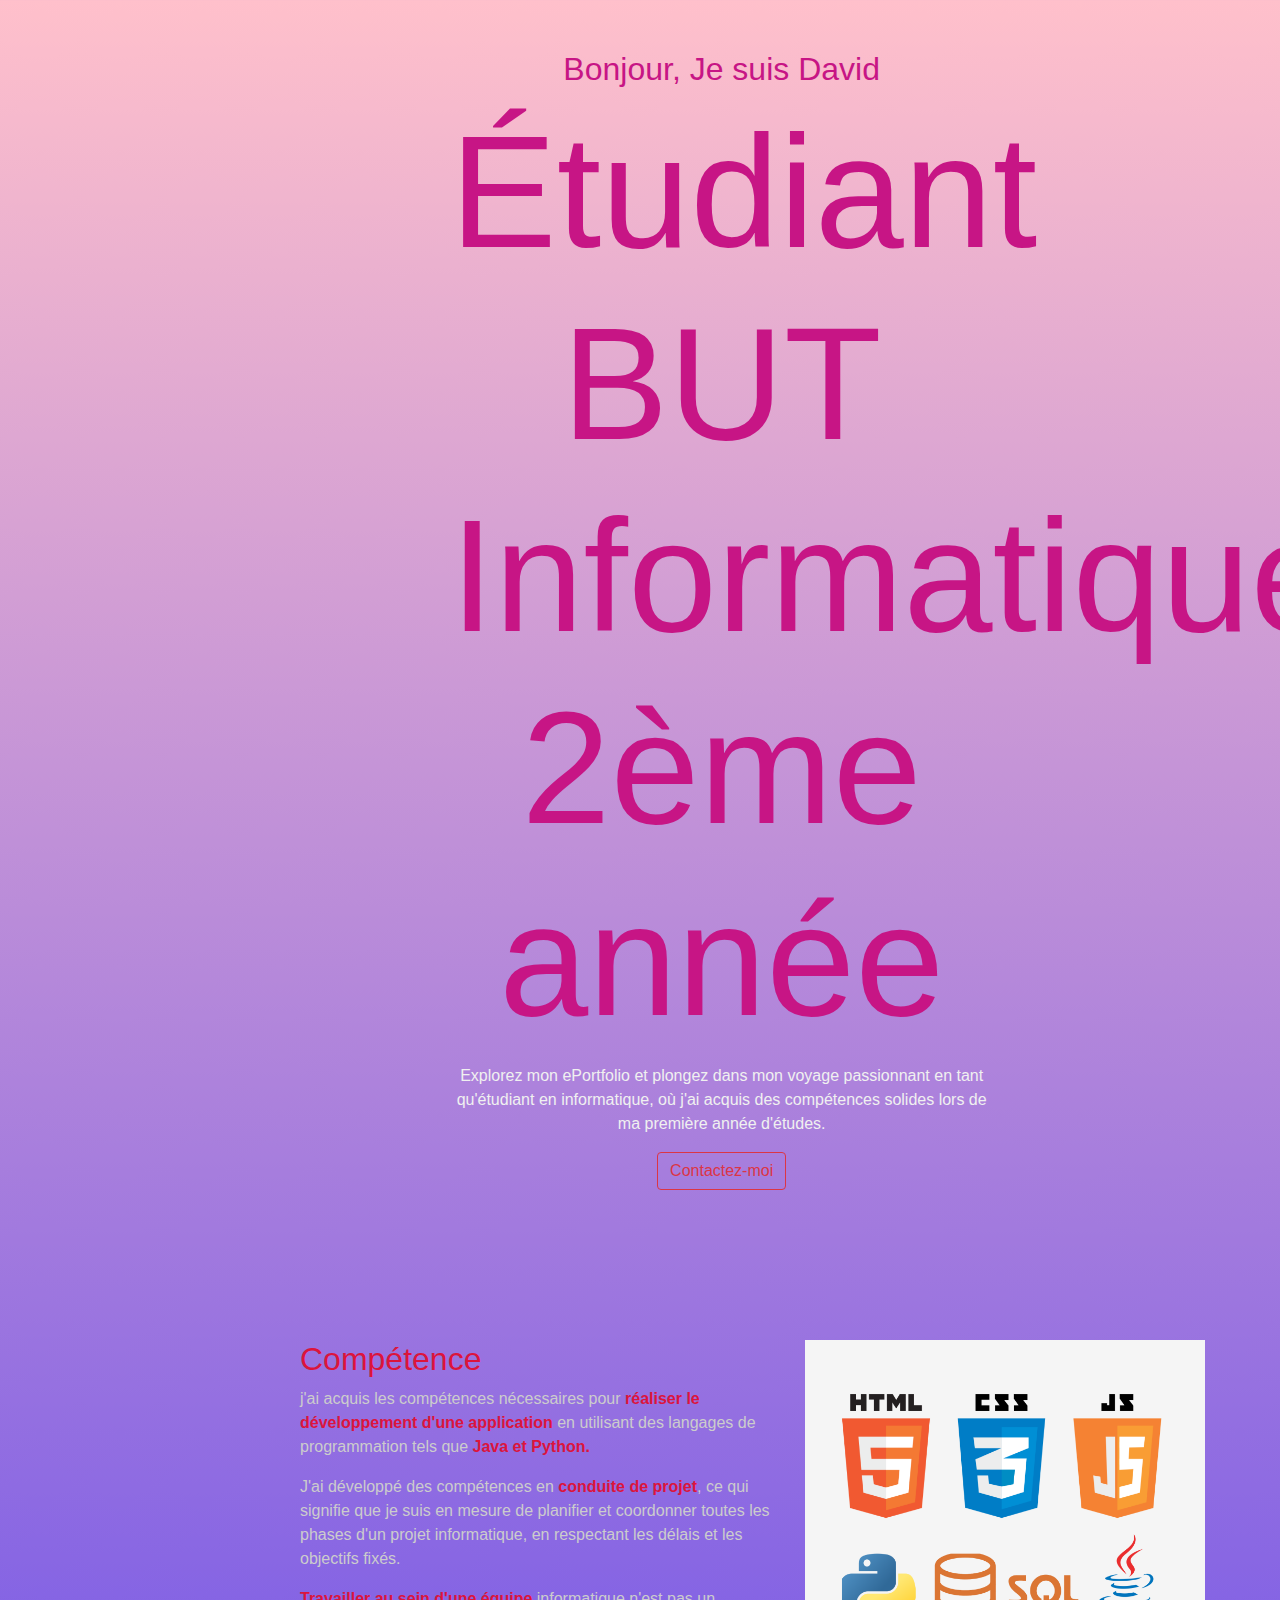
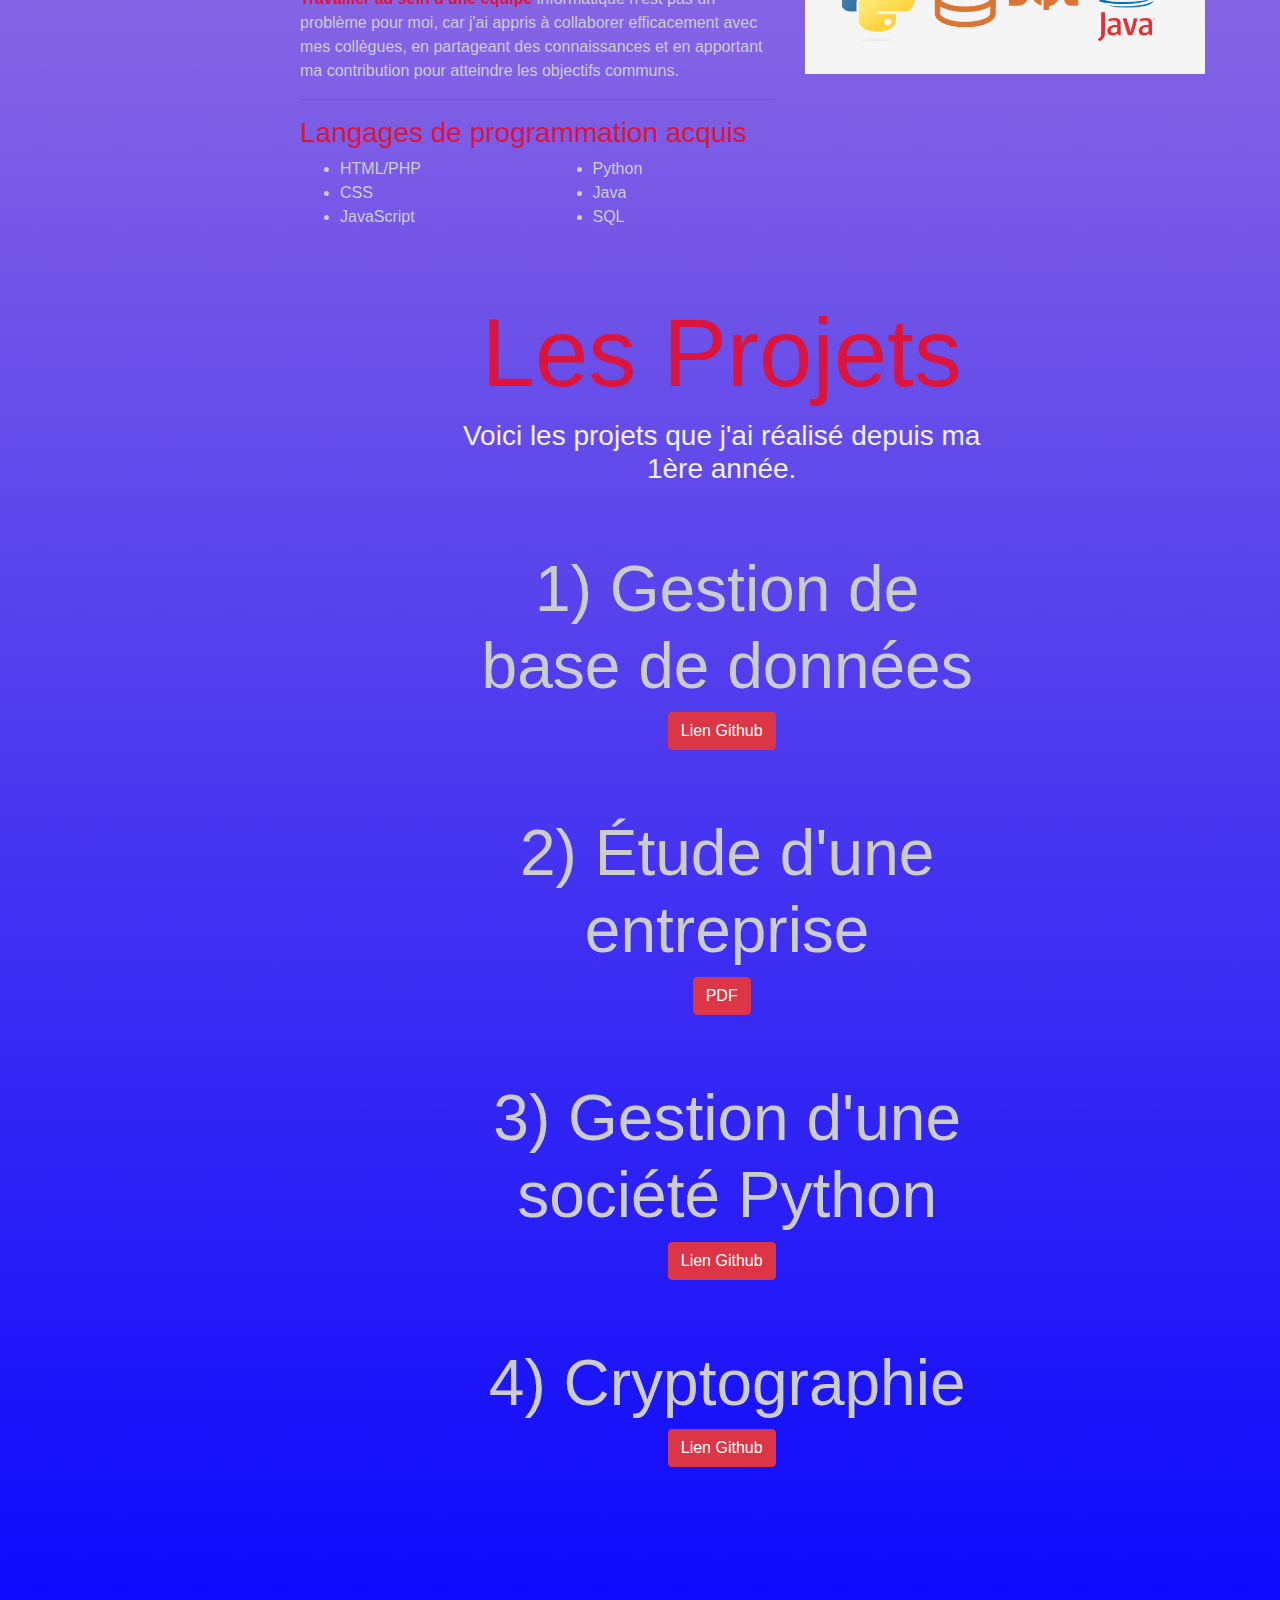
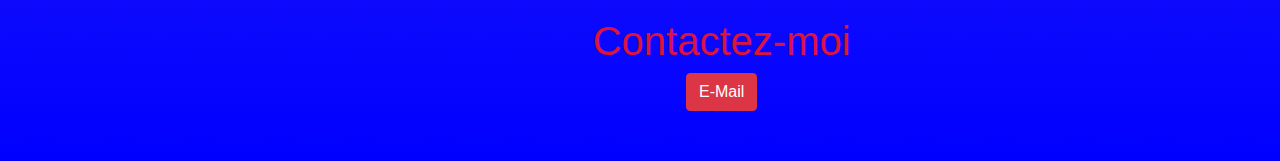
==== index.html @ 37a1d0e3 "modif projet et contacter moi" ====
<!DOCTYPE html>
<html lang="en">
<head>
    <meta charset="UTF-8">
    <meta name="viewport" content="width=device-width, initial-scale=1.0">
    <title>Portfolio</title>
    <link rel="stylesheet" href="Style.css">
    <!-- Ajout des liens vers les fichiers CSS de Bootstrap -->
    <link rel="stylesheet" href="https://stackpath.bootstrapcdn.com/bootstrap/4.5.2/css/bootstrap.min.css">
    <!--<link rel="icon" href="image/logo_site.png" type="image/x-icon">-->
    <!-- Ajout des liens vers les fichiers JavaScript de Bootstrap (optionnel, mais nécessaire pour certaines fonctionnalités) -->
    <script src="https://stackpath.bootstrapcdn.com/bootstrap/4.5.2/js/bootstrap.min.js"></script>
</head>
<body>
<main class="">
    <section id="presentation">
        <div class="row">
            <div class="col-md-8">
                <h2>Bonjour, Je suis David</h2>
                <h1>Étudiant BUT <br> Informatique 2ème année</h1>
                <p>Explorez mon ePortfolio et plongez dans mon voyage passionnant en tant qu'étudiant en informatique, où j'ai acquis des compétences solides lors de ma première année d'études.</p>
                <a class="btn btn-outline-danger" href="#contact">Contactez-moi</a>
            </div>
        </div>
    </section>
    <section id="competences">
        <div class="row">
            <div class="col-md-6">
                <h2>Compétence</h2>
                <p>j'ai acquis les compétences nécessaires pour <strong> réaliser le développement
                    d'une application </strong> en utilisant des langages de programmation tels que <strong> Java et Python.</strong>
                </p>
                <p>J'ai développé des compétences en <strong> conduite de projet</strong>, ce qui signifie que je
                    suis en mesure de planifier et coordonner toutes les phases d'un projet
                    informatique, en respectant les délais et les objectifs fixés.
                </p>
                <p><strong>Travailler au sein d'une équipe</strong> informatique n'est pas un problème pour
                    moi, car j'ai appris à collaborer efficacement avec mes collègues, en
                    partageant des connaissances et en apportant ma contribution pour
                    atteindre les objectifs communs.
                </p>
                <hr>
                <h3 class="">Langages de programmation acquis</h3>
                <div class="row">
                    <div class="col-md-6">
                        <ul class="langages">
                            <li>HTML/PHP</li>
                            <li>CSS</li>
                            <li>JavaScript</li>
                        </ul>
                    </div>
                    <div class="col-md-6">
                        <ul class="langages">
                            <li>Python</li>
                            <li>Java</li>
                            <li>SQL</li> 
                        </ul>
                    </div>
                </div>
            </div>
            <div class="col-md-6">
                <img src="image/comp.png" alt="" width="400px">
            </div>
        </div>
    </section>
    <section id="projets">
        <div class="row">
            <div class="col-md-8">
                <h1 class="hero__title">Les Projets</h1>
                <h3 class="hero__subtitle">Voici les projets que j'ai réalisé depuis ma 1ère année.</h3>
                <h2 class="about__title">1) Gestion de base de données</h2>
                <a class="btn btn-danger" target="_blank" href="https://github.com/AntoineDavid1/premier-projet2/tree/main/sae204">Lien Github</a>
                <h2 class="about__title">2) Étude d'une entreprise</h2>
                <a class="btn btn-danger" target="_blank" href="PDF/SAE_Eco.pdf">PDF</a>
                <h2 class="about__title">3) Gestion d'une société Python</h2>
                <a class="btn btn-danger" target="_blank" href="https://github.com/AntoineDavid1/premier-projet2/tree/main/SAE%20python">Lien Github</a>
                <h2 class="about__title">4) Cryptographie</h2>
                <a class="btn btn-danger" target="_blank" href="https://github.com/AntoineDavid1/premier-projet2/tree/main/RSA">Lien Github</a>
            </div>
        </div>
    </section>
    <section id="contact">
        <div class="row">
            <div class="col-md-8">
            <h1>Contactez-moi</h1>
            <a class="btn btn-danger" href="mailto:antoine.david110@gmail.com">E-Mail</a>
            </div>
        </div>
    </section>
</main>

<!-- Ajout des liens vers les fichiers JavaScript de Bootstrap (optionnel, mais nécessaire pour certaines fonctionnalités) -->
<script src="https://stackpath.bootstrapcdn.com/bootstrap/4.5.2/js/bootstrap.min.js"></script>
</body>
</html>
---- Style.css ----
body {
    background: linear-gradient(pink,blue); /* Dégradé de couleurs */
}

#presentation{
    text-align: center;
    margin-top: 50px;
    margin-left: 450px;
    margin-bottom: 150px;
}

#presentation h1{
    font-size: 10em;
    color: mediumvioletred;
}

#presentation h2{
    color: mediumvioletred;
}

#presentation p{
    color: #F0F0F0;
}

#competences{
    margin-left: 300px;
    margin-bottom: 50px;
}
#competences h2, h3{
    color: crimson;
}

#competences p,li{
    color: #CCCCCC;
}

#competences strong{
    color: crimson;
}

#projets{
    text-align: center;
    margin-top: 50px;
    margin-left: 450px;
    margin-bottom: 150px;
    justify-content: space-between;
}

#projets h1{
    font-size: 6em;
    color: crimson;
}
#projets h3{
    color: #F0F0F0;
}
#projets h2{
    font-size: 4em;
    color: #CCCCCC;
    margin-left: 11px;
    margin-top: 65px;
}
#contact{
    text-align: center;
    margin-top: 50px;
    margin-left: 450px;
    margin-bottom: 50px;
}

#contact h1{
    color: crimson;
}

@media only screen and (max-width: 600px) {

    #presentation{
    text-align: center;
    margin-top: 5px;
    margin-left: 0px;
    margin-bottom: 25px;
    }

    #presentation h1{
        font-size: 3em;
        
    }

    #competences{
        margin-left: 5px;
        margin-bottom: 0px;
    }

    #competences img{
        width: 350px;
        margin-left: 10px;
    }
    #projets{
        margin-top: 5px;
        margin-left: 0px;
        margin-bottom: 5px;
        justify-content: space-between;
    }

    #projets h1{
        font-size: 3em;
        color: crimson;
    }

    #projets h2{
        font-size: 1em;
        margin-left: 11px;
        margin-top: 10px;
    }
    #contact{
        margin-top: 10px;
        margin-left: 0px;
        margin-bottom: 5px;
    }
}
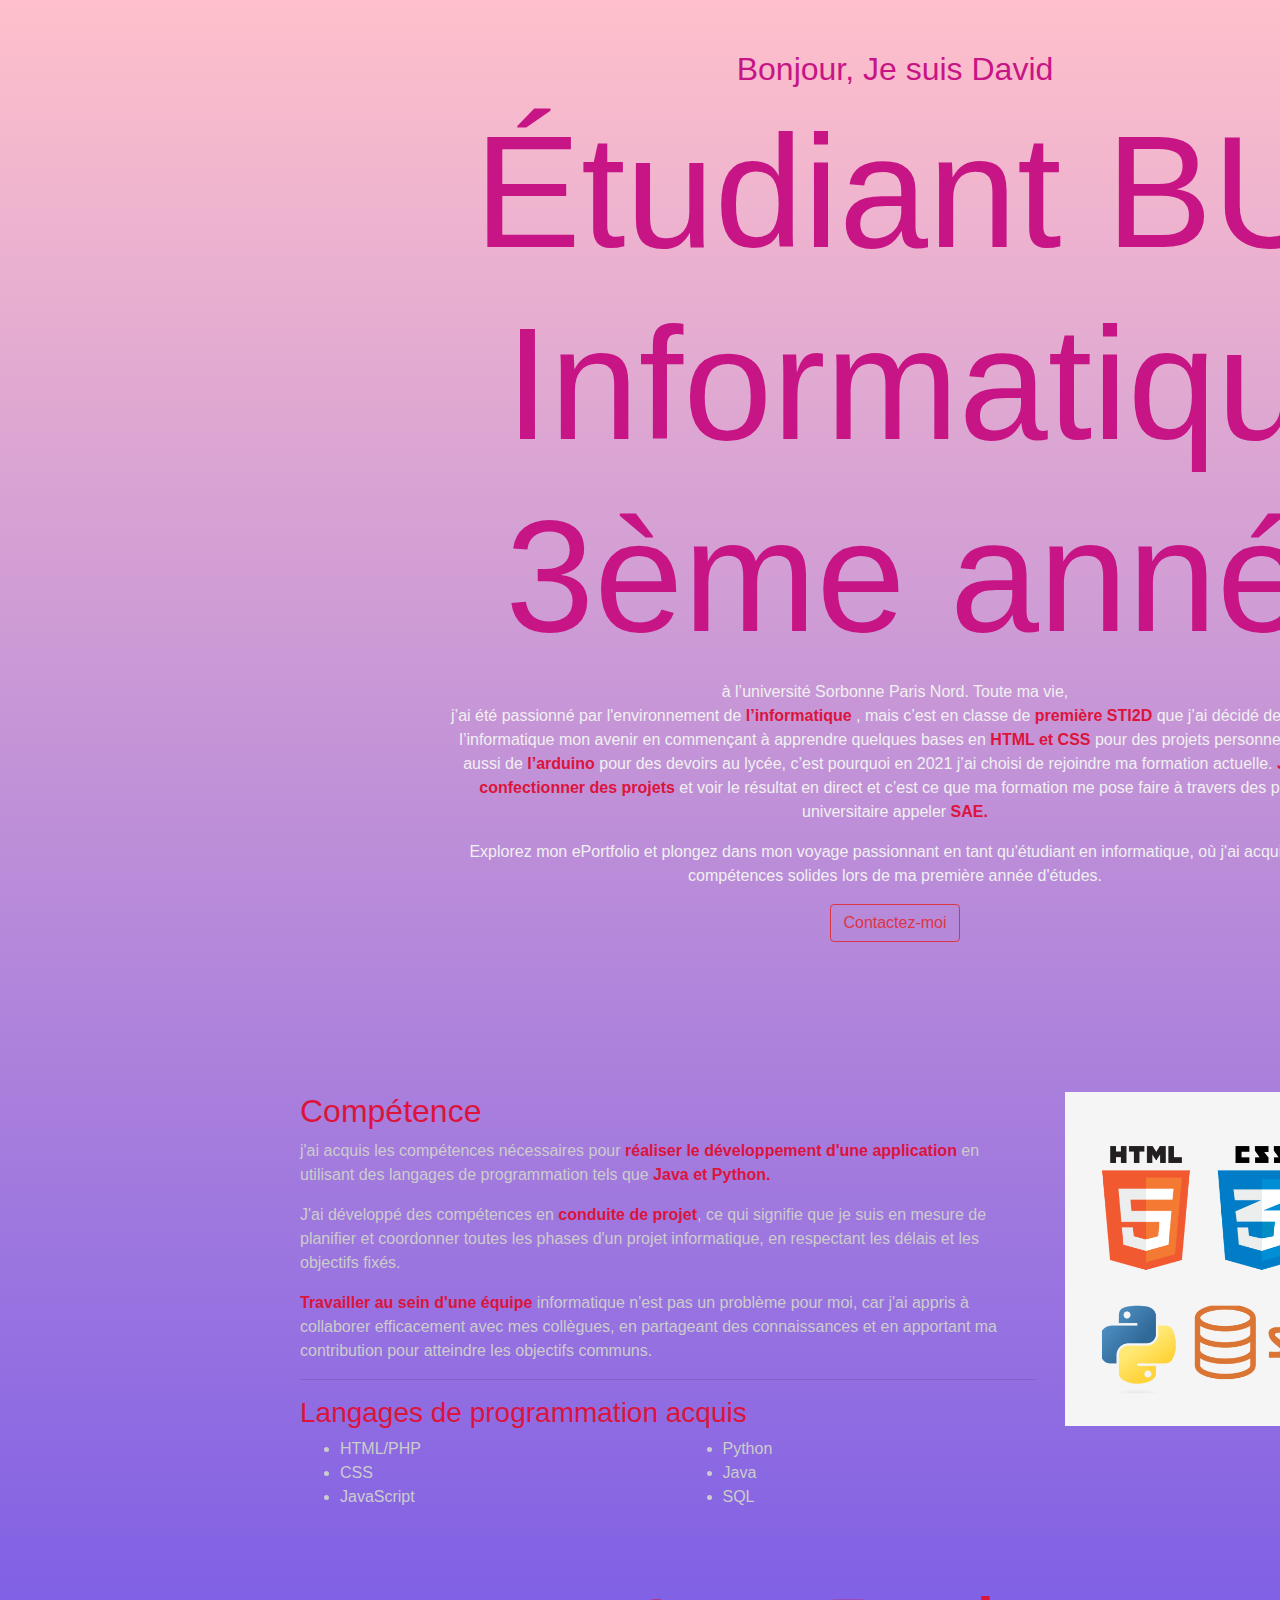
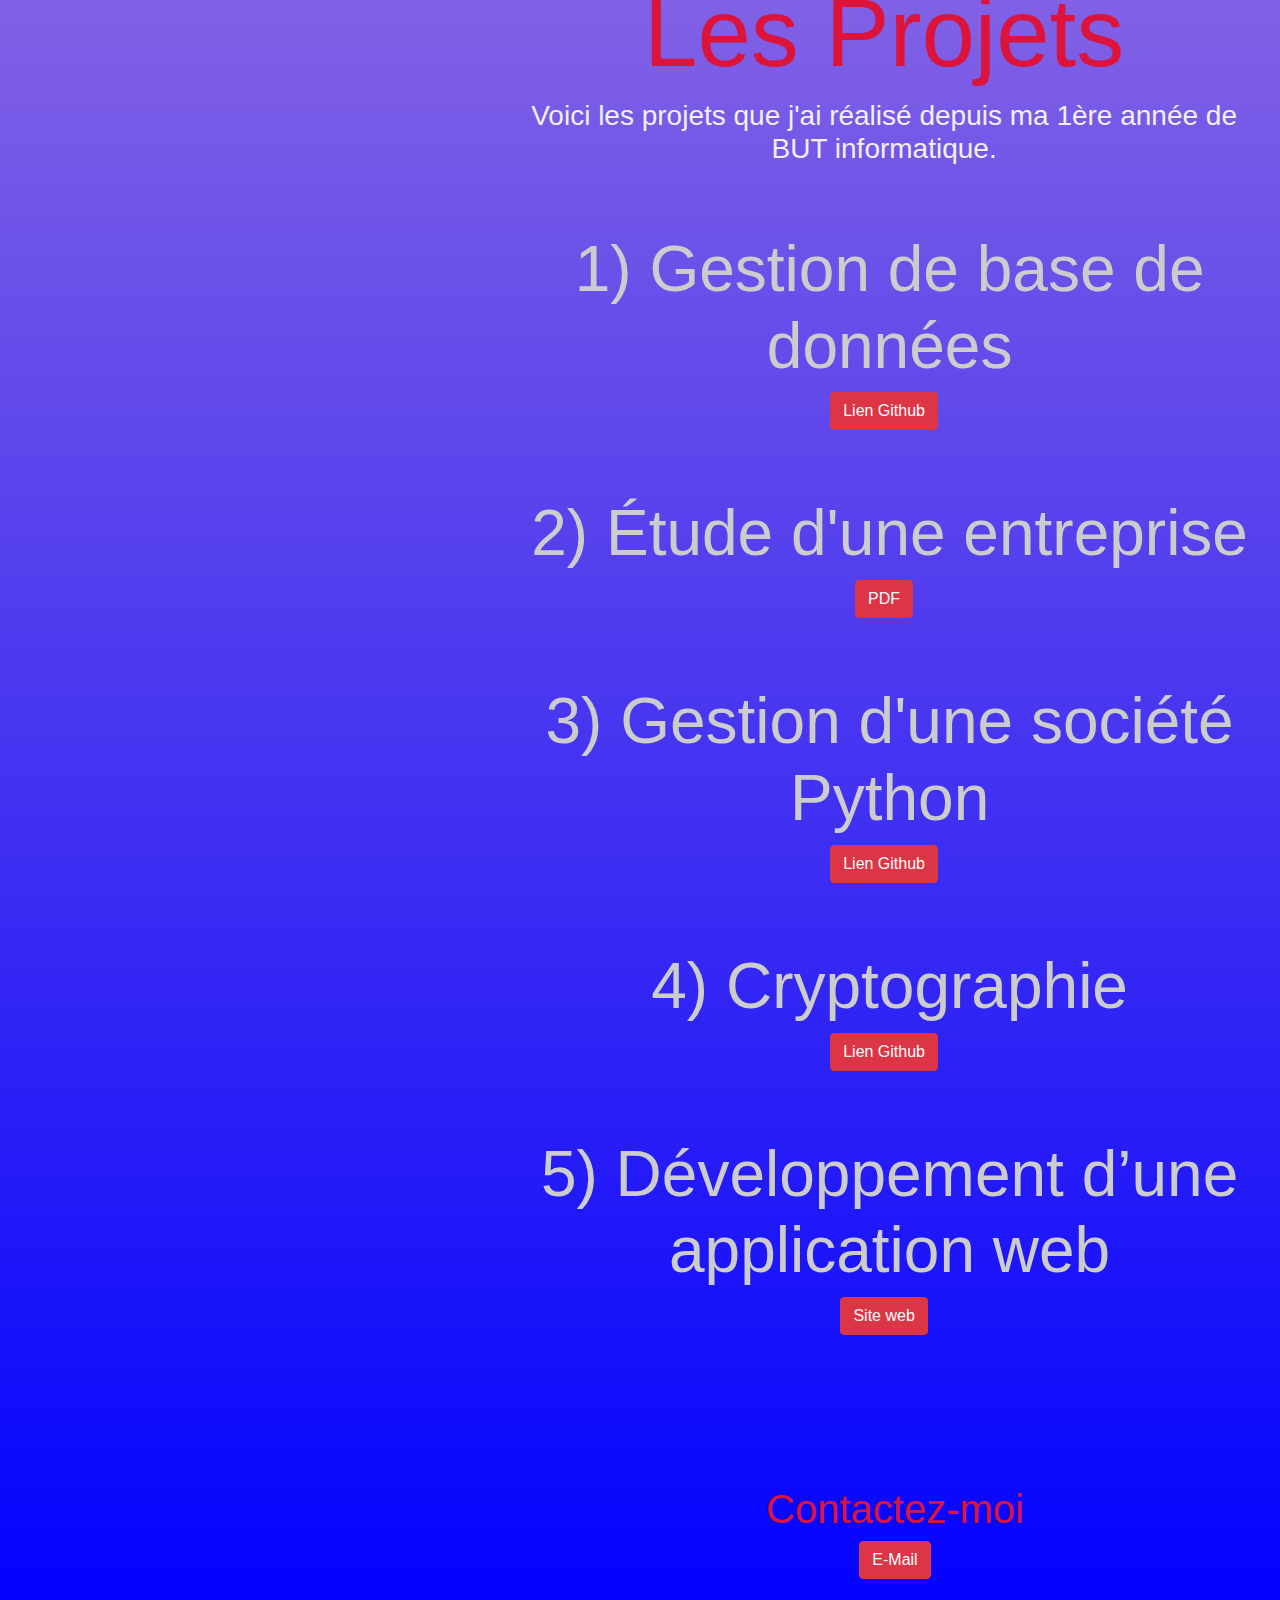
==== commit 1b4d3810: "Modification de la présentation et ajout de projet" ====
--- a/index.html
+++ b/index.html
@@ -17,7 +17,14 @@
         <div class="row">
             <div class="col-md-8">
                 <h2>Bonjour, Je suis David</h2>
-                <h1>Étudiant BUT <br> Informatique 2ème année</h1>
+                <h1>Étudiant BUT <br> Informatique 3ème année</h1>
+                <p>à l’université Sorbonne Paris Nord.
+                    Toute ma vie,<br> j’ai été passionné par l'environnement de <strong> l’informatique </strong>, 
+                    mais c’est en classe de <strong> première STI2D </strong> que j’ai décidé de faire de l’informatique mon avenir en commençant à apprendre quelques bases en <strong> HTML et CSS</strong> pour des projets personnels
+                    mais aussi de <strong> l’arduino </strong> pour des devoirs au lycée, 
+                    c’est pourquoi en 2021 j’ai choisi de rejoindre ma formation actuelle. 
+                    <strong> J’aime confectionner des projets </strong> et voir le résultat en direct et c’est ce que ma formation me pose faire à travers des projet universitaire appeler <strong> SAE.</strong></p>
+                    
                 <p>Explorez mon ePortfolio et plongez dans mon voyage passionnant en tant qu'étudiant en informatique, où j'ai acquis des compétences solides lors de ma première année d'études.</p>
                 <a class="btn btn-outline-danger" href="#contact">Contactez-moi</a>
             </div>
@@ -67,7 +74,7 @@
         <div class="row">
             <div class="col-md-8">
                 <h1 class="hero__title">Les Projets</h1>
-                <h3 class="hero__subtitle">Voici les projets que j'ai réalisé depuis ma 1ère année.</h3>
+                <h3 class="hero__subtitle">Voici les projets que j'ai réalisé depuis ma 1ère année de BUT informatique.</h3>
                 <h2 class="about__title">1) Gestion de base de données</h2>
                 <a class="btn btn-danger" target="_blank" href="https://github.com/AntoineDavid1/premier-projet2/tree/main/sae204">Lien Github</a>
                 <h2 class="about__title">2) Étude d'une entreprise</h2>
@@ -76,6 +83,8 @@
                 <a class="btn btn-danger" target="_blank" href="https://github.com/AntoineDavid1/premier-projet2/tree/main/SAE%20python">Lien Github</a>
                 <h2 class="about__title">4) Cryptographie</h2>
                 <a class="btn btn-danger" target="_blank" href="https://github.com/AntoineDavid1/premier-projet2/tree/main/RSA">Lien Github</a>
+                <h2 class="about__title">5) Développement d’une application web</h2>
+                <a class="btn btn-danger" target="_blank" href="https://jupyter.univ-paris13.fr/~12213097/">Site web</a>
             </div>
         </div>
     </section>
--- a/Style.css
+++ b/Style.css
@@ -1,5 +1,6 @@
 body {
     background: linear-gradient(pink,blue); /* Dégradé de couleurs */
+    width: 1800px;
 }
 
 #presentation{
@@ -12,6 +13,7 @@
 #presentation h1{
     font-size: 10em;
     color: mediumvioletred;
+    width: 1000px;
 }
 
 #presentation h2{
@@ -34,14 +36,15 @@
     color: #CCCCCC;
 }
 
-#competences strong{
+strong{
     color: crimson;
 }
 
 #projets{
     text-align: center;
     margin-top: 50px;
-    margin-left: 450px;
+    display: flex;
+    margin-left: 500px;
     margin-bottom: 150px;
     justify-content: space-between;
 }
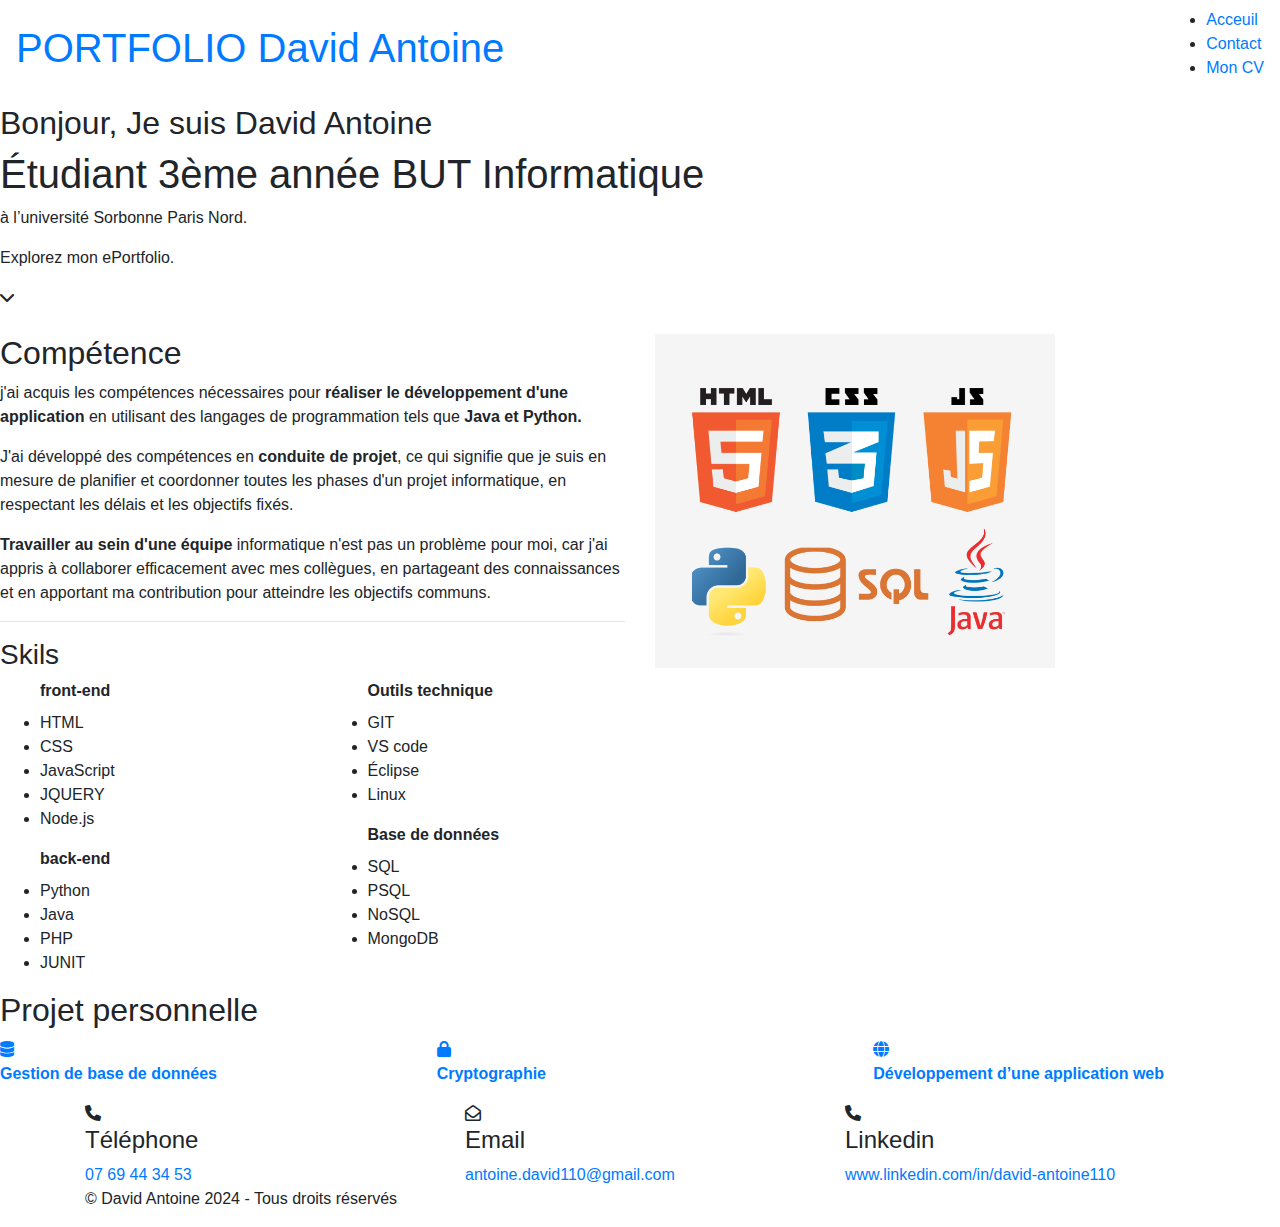
==== commit 5dd11599: "Changement de version de v1 à v2" ====
--- a/index.html
+++ b/index.html
@@ -3,37 +3,49 @@
 <head>
     <meta charset="UTF-8">
     <meta name="viewport" content="width=device-width, initial-scale=1.0">
-    <title>Portfolio</title>
-    <link rel="stylesheet" href="Style.css">
+    <link rel="stylesheet" href="https://cdnjs.cloudflare.com/ajax/libs/font-awesome/6.0.0-beta3/css/all.min.css">
     <!-- Ajout des liens vers les fichiers CSS de Bootstrap -->
     <link rel="stylesheet" href="https://stackpath.bootstrapcdn.com/bootstrap/4.5.2/css/bootstrap.min.css">
     <!--<link rel="icon" href="image/logo_site.png" type="image/x-icon">-->
     <!-- Ajout des liens vers les fichiers JavaScript de Bootstrap (optionnel, mais nécessaire pour certaines fonctionnalités) -->
     <script src="https://stackpath.bootstrapcdn.com/bootstrap/4.5.2/js/bootstrap.min.js"></script>
+    <link rel="stylesheet" href="style.css">
+    <title>Portfolio David</title>
 </head>
 <body>
-<main class="">
-    <section id="presentation">
-        <div class="row">
-            <div class="col-md-8">
-                <h2>Bonjour, Je suis David</h2>
-                <h1>Étudiant BUT <br> Informatique 3ème année</h1>
-                <p>à l’université Sorbonne Paris Nord.
-                    Toute ma vie,<br> j’ai été passionné par l'environnement de <strong> l’informatique </strong>, 
-                    mais c’est en classe de <strong> première STI2D </strong> que j’ai décidé de faire de l’informatique mon avenir en commençant à apprendre quelques bases en <strong> HTML et CSS</strong> pour des projets personnels
-                    mais aussi de <strong> l’arduino </strong> pour des devoirs au lycée, 
-                    c’est pourquoi en 2021 j’ai choisi de rejoindre ma formation actuelle. 
-                    <strong> J’aime confectionner des projets </strong> et voir le résultat en direct et c’est ce que ma formation me pose faire à travers des projet universitaire appeler <strong> SAE.</strong></p>
-                    
-                <p>Explorez mon ePortfolio et plongez dans mon voyage passionnant en tant qu'étudiant en informatique, où j'ai acquis des compétences solides lors de ma première année d'études.</p>
-                <a class="btn btn-outline-danger" href="#contact">Contactez-moi</a>
-            </div>
+    <nav class="navbar" id="navbar">
+        <a href="./index.html">
+            <h1 class="logo_title"> PORTFOLIO David  Antoine</h1>
+        </a>
+        <ul>
+            <li><a href="./index.html">Acceuil</a></li>
+            <li><a href="mailto:antoine.david110@gmail.com">Contact</a></li>
+            <li><a href="pdf/web DEVELOPER.pdf">Mon CV</a></li>
+        </ul> 
+    </nav>
+    <section class="parallax" >
+        <div class="centered-text">
+            <h2>Bonjour, Je suis David  Antoine</h2>
+                <h1>Étudiant 3ème année BUT Informatique</h1>
+                <div id="sujet">
+                    <p>à l’université Sorbonne Paris Nord.</p>
+                
         </div>
+        <div class="scroll-down">
+            <p>Explorez mon ePortfolio.</p>
+            <i class="fas fa-chevron-down"></i>
+        </div>
+        </section>
+
+     <!-- Section avec du contenu normal -->
+     <section class="content">
+        <img src="img/carte-chronologique.PNG" alt="">
     </section>
-    <section id="competences">
-        <div class="row">
+
+    <section class="content2">
+        <div class="competance row">
             <div class="col-md-6">
-                <h2>Compétence</h2>
+                <h2 class="titre">Compétence</h2>
                 <p>j'ai acquis les compétences nécessaires pour <strong> réaliser le développement
                     d'une application </strong> en utilisant des langages de programmation tels que <strong> Java et Python.</strong>
                 </p>
@@ -47,58 +59,102 @@
                     atteindre les objectifs communs.
                 </p>
                 <hr>
-                <h3 class="">Langages de programmation acquis</h3>
+                <h3 class="titre">Skils</h3>
                 <div class="row">
                     <div class="col-md-6">
                         <ul class="langages">
-                            <li>HTML/PHP</li>
+                            <label><strong>front-end</strong></label>
+                            <li>HTML</li>
                             <li>CSS</li>
                             <li>JavaScript</li>
+                            <li>JQUERY</li>
+                            <li>Node.js</li>
+                        </ul>
+                        <ul class="langages">
+                            <label><strong>back-end</strong></label>
+                            <li>Python</li>
+                            <li>Java</li>
+                            <li>PHP</li>
+                            <li>JUNIT</li> 
                         </ul>
                     </div>
                     <div class="col-md-6">
                         <ul class="langages">
-                            <li>Python</li>
-                            <li>Java</li>
-                            <li>SQL</li> 
+                            <label><strong>Outils technique</strong></label>
+                            <li>GIT</li>
+                            <li>VS code</li>
+                            <li>Éclipse</li>
+                            <li>Linux</li> 
+                        </ul>
+                        <ul class="langages">
+                            <label><strong>Base de données</strong></label>
+                            <li>SQL</li>
+                            <li>PSQL</li>
+                            <li>NoSQL</li>
+                            <li>MongoDB</li> 
                         </ul>
                     </div>
                 </div>
             </div>
             <div class="col-md-6">
-                <img src="image/comp.png" alt="" width="400px">
+                <img src="img/comp.png" alt="" width="400px">
             </div>
         </div>
     </section>
-    <section id="projets">
-        <div class="row">
-            <div class="col-md-8">
-                <h1 class="hero__title">Les Projets</h1>
-                <h3 class="hero__subtitle">Voici les projets que j'ai réalisé depuis ma 1ère année de BUT informatique.</h3>
-                <h2 class="about__title">1) Gestion de base de données</h2>
-                <a class="btn btn-danger" target="_blank" href="https://github.com/AntoineDavid1/premier-projet2/tree/main/sae204">Lien Github</a>
-                <h2 class="about__title">2) Étude d'une entreprise</h2>
-                <a class="btn btn-danger" target="_blank" href="PDF/SAE_Eco.pdf">PDF</a>
-                <h2 class="about__title">3) Gestion d'une société Python</h2>
-                <a class="btn btn-danger" target="_blank" href="https://github.com/AntoineDavid1/premier-projet2/tree/main/SAE%20python">Lien Github</a>
-                <h2 class="about__title">4) Cryptographie</h2>
-                <a class="btn btn-danger" target="_blank" href="https://github.com/AntoineDavid1/premier-projet2/tree/main/RSA">Lien Github</a>
-                <h2 class="about__title">5) Développement d’une application web</h2>
-                <a class="btn btn-danger" target="_blank" href="https://jupyter.univ-paris13.fr/~12213097/">Site web</a>
+
+    <section class="content3">
+        <h2>Projet personnelle</h2>
+        <div class="projet row">
+            <div class="col-md-4">
+                <a href="https://github.com/AntoineDavid1/premier-projet2/tree/main/sae204"><i class="fas fa-database"></i>
+                <p><strong>Gestion de base de données</strong></p></a>
+            </div>
+            <div class="col-md-4">
+                <a href="https://github.com/AntoineDavid1/premier-projet2/tree/main/RSA"><i class="fas fa-lock"></i>
+                <p><strong>Cryptographie</strong></p></a>
+            </div>
+            <div class="col-md-4">
+                <a href="https://jupyter.univ-paris13.fr/~12213097/"><i class="fas fa-globe"></i>
+                <p><strong>Développement d’une application web</strong></p></a>
             </div>
         </div>
     </section>
-    <section id="contact">
-        <div class="row">
-            <div class="col-md-8">
-            <h1>Contactez-moi</h1>
-            <a class="btn btn-danger" href="mailto:antoine.david110@gmail.com">E-Mail</a>
-            </div>
-        </div>
-    </section>
-</main>
-
-<!-- Ajout des liens vers les fichiers JavaScript de Bootstrap (optionnel, mais nécessaire pour certaines fonctionnalités) -->
-<script src="https://stackpath.bootstrapcdn.com/bootstrap/4.5.2/js/bootstrap.min.js"></script>
+    <footer class="footer">
+        <footer class="footer-section">
+            <div class="container">
+                <div class="footer-cta">
+                    <div class="row contact">
+                        <div class="col-4">
+                            <div class="single-cta">
+                                <i class="fas fa-phone"></i>
+                                <div class="cta-text">
+                                    <h4>Téléphone</h4>
+                                    <span><a href="tel:07 69 44 34 53">07 69 44 34 53</a></span>
+                                </div>
+                            </div>
+                        </div>
+                        <div class="col-4">
+                            <div class="single-cta">
+                                <i class="far fa-envelope-open"></i>
+                                <div class="cta-text">
+                                    <h4>Email</h4>
+                                    <span><a href="mailto:antoine.david110@gmail.com">antoine.david110@gmail.com</a></span>
+                                </div>
+                            </div>
+                        </div>
+                        <div class="col-4">
+                            <div class="single-cta">
+                                <i class="fas fa-phone"></i>
+                                <div class="cta-text">
+                                    <h4>Linkedin</h4>
+                                    <a href="https://www.linkedin.com/in/david-antoine110"><span>www.linkedin.com/in/david-antoine110</span></a>
+                                </div>
+                            </div>
+                        </div>
+                    </div>
+                    <p class="copyrate">© David Antoine 2024 - Tous droits réservés</p>
+                </div>
+    </footer>
+<script src="script.js"></script>
 </body>
-</html>
+</html>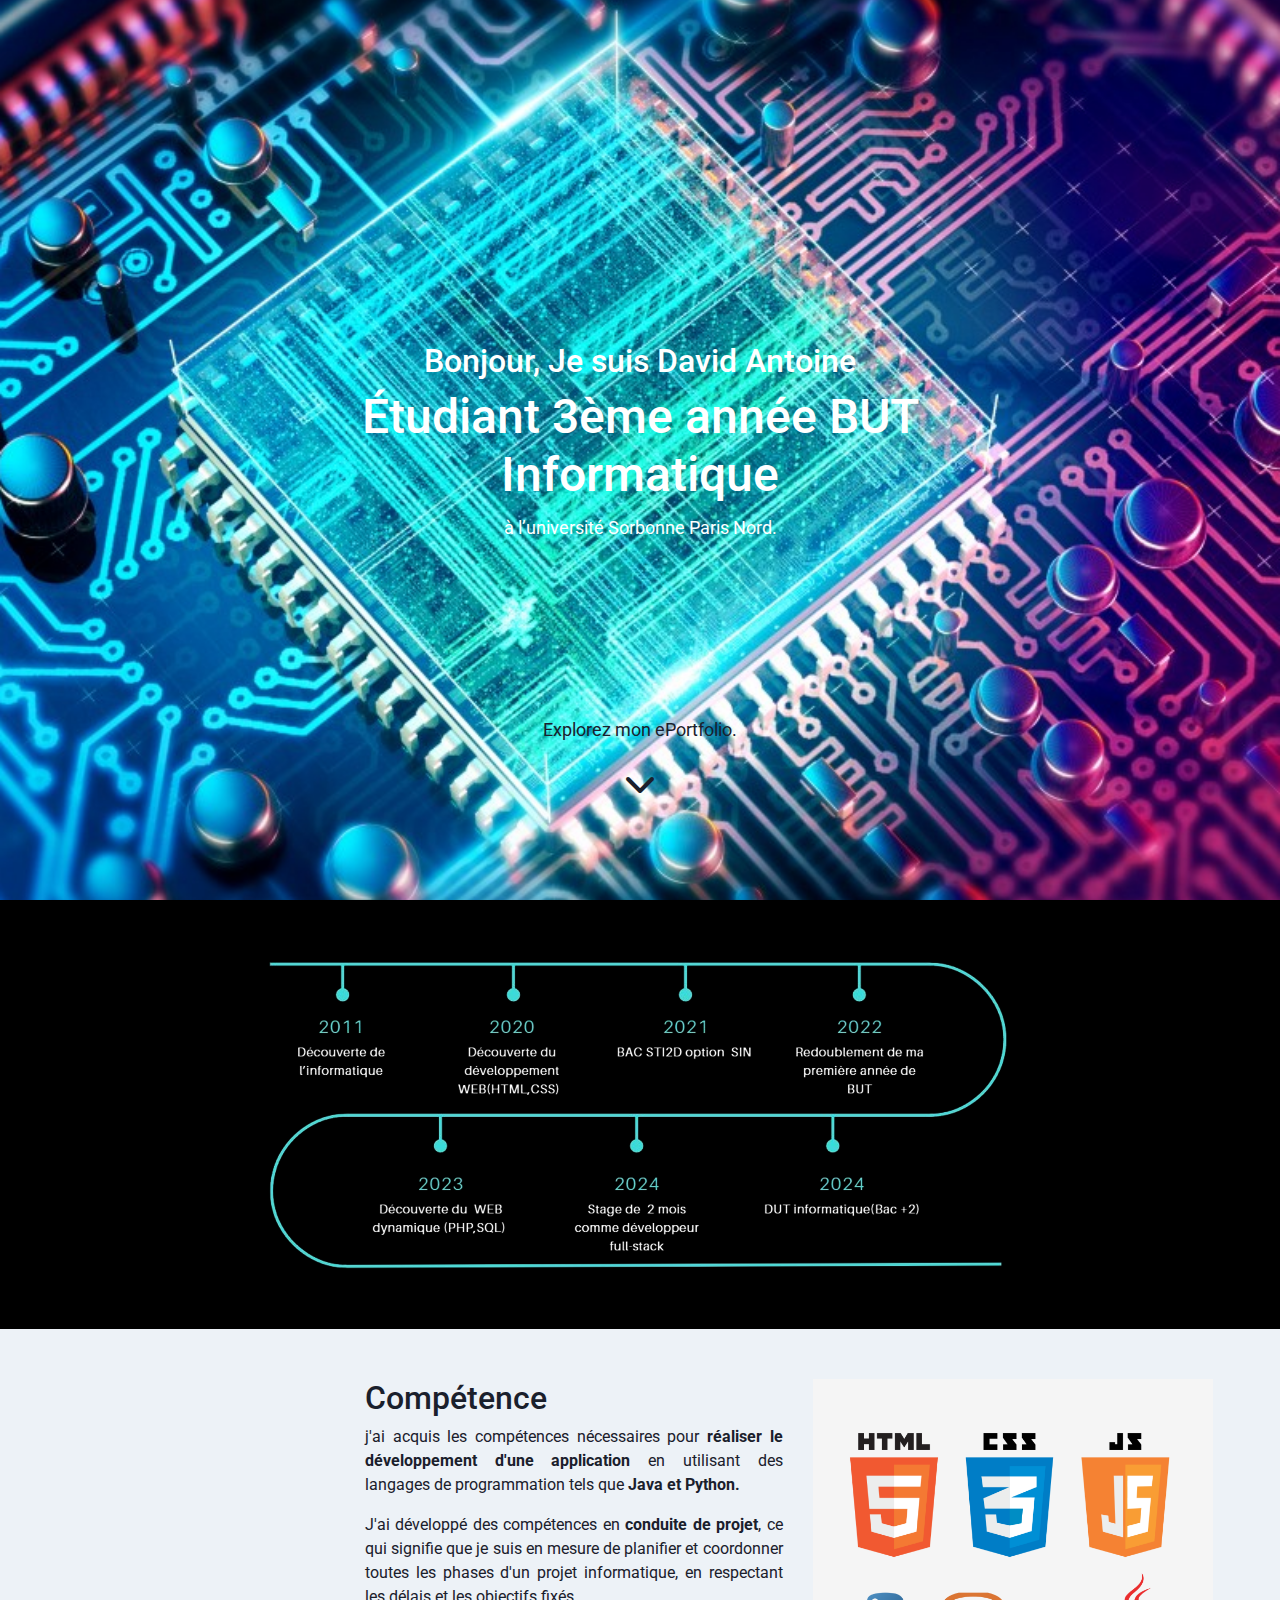
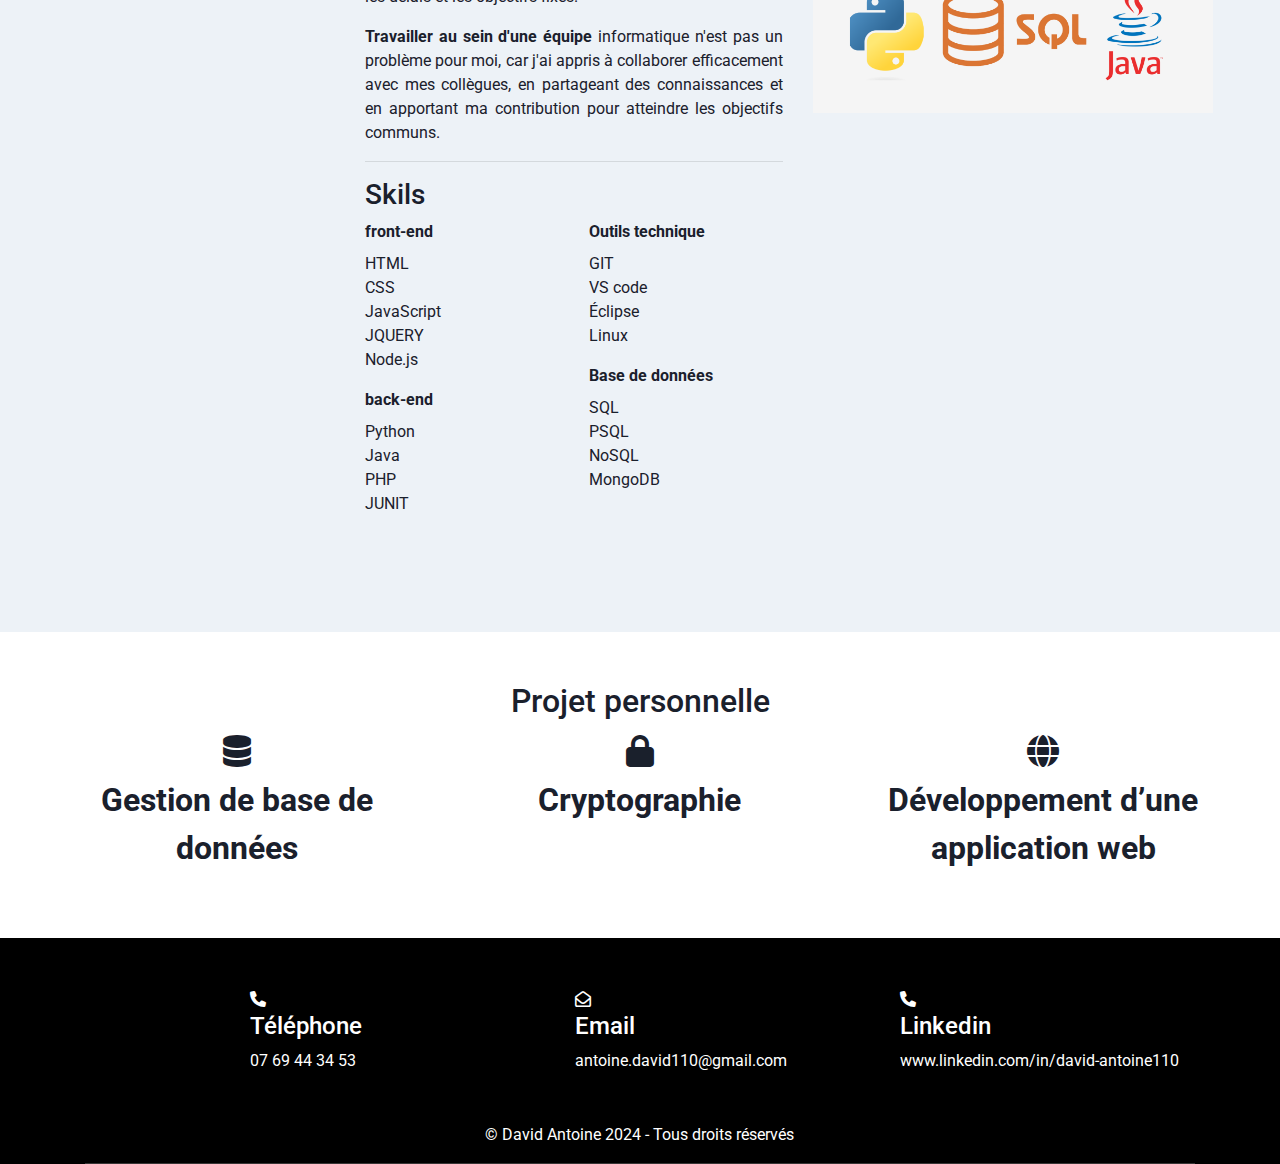
==== commit f6c32a74: "carte-chronologique.png corriger" ====
--- a/index.html
+++ b/index.html
@@ -39,7 +39,7 @@
 
      <!-- Section avec du contenu normal -->
      <section class="content">
-        <img src="img/carte-chronologique.PNG" alt="">
+        <img src="img/carte-chronologique.png" alt="">
     </section>
 
     <section class="content2">
--- a/style.css
+++ b/style.css
@@ -0,0 +1,275 @@
+@import url('https://fonts.googleapis.com/css2?family=Roboto:ital,wght@0,100;0,300;0,400;0,500;0,700;0,900;1,100;1,300;1,400;1,500;1,700;1,900&display=swap');
+
+* {
+    margin: 0;
+    padding: 0;
+    box-sizing: border-box;
+}
+
+body {
+    font-family: 'Roboto', sans-serif;
+}
+
+a {
+    text-decoration: none;
+}
+
+.navbar {
+    display: flex;
+    justify-content: space-between;
+    padding: 16px;
+    background-color: white;
+    position: fixed; /* Fixe la navbar en haut */
+    top: 0;
+    width: 100%;
+    z-index: 1000; /* Pour être sûr que la navbar soit au-dessus du reste */
+    opacity: 0;
+    visibility: hidden;
+  
+    /* Transition fluide de 0.3s sur opacity et visibility */
+    transition: opacity 0.3s ease, visibility 0.3s ease;
+}
+.navbar.visible {
+    /* Rendre l'élément visible */
+    opacity: 1;
+    visibility: visible;
+  }
+
+.logo_title, .navbar ul li a {
+    color: #1a202c;
+}
+
+.navbar ul {
+    display: flex;
+    align-items: center;
+    list-style: none;
+}
+
+.navbar ul li a {
+    padding: 12px;
+    margin: 0 6px;
+}
+
+.navbar ul li a:hover {
+    color: white;
+    background-color: #1a202c;
+    border-radius: 4px;
+}
+
+
+.parallax{
+    background-image: url('img/code.webp');
+    height: 100vh;
+    background-position: center;
+    background-repeat: no-repeat;
+    background-size: 150%; /* L'image commence zoomée */
+    animation: zoomOutEffect 5s ease-in-out forwards; /* Animation pour dézoomer */
+    text-align: center;
+    color: wheat;
+    position: relative; /* Nécessaire pour positionner le texte */
+}
+
+/* Animation zoom-dézoom */
+@keyframes zoomOutEffect {
+    0% {
+        background-size: 150%; /* Image zoomée au début */
+    }
+    100% {
+        background-size: 100%; /* Taille normale à la fin */
+    }
+}
+
+/* Texte centré dans l'image */
+.centered-text {
+    position: absolute;
+    top: 50%; /* Centre verticalement */
+    left: 50%; /* Centre horizontalement */
+    transform: translate(-50%, -50%); /* Ajuste pour vraiment centrer */
+    text-align: center;
+    color: white; /* Couleur du texte */
+}
+
+.centered-text h1 {
+    font-size: 48px;
+    margin-bottom: 10px;
+}
+
+.centered-text p {
+    font-size: 24px;
+}
+.content {
+    padding: 50px;
+    background-color: black;
+    text-align: center;
+    color: white;
+}
+
+.parallax h1 {
+    top: 50%;
+    left: 50%;
+}
+
+.parallax p {
+    font-size: 18px;
+    line-height: 1.6;
+}
+
+/* Icône pour défiler vers le bas */
+.scroll-down {
+    position: absolute;
+    bottom: -450px; /* Place l'icône à 20px du bas de la section */
+    left: 50%; /* Centre horizontalement */
+    transform: translateX(-50%); /* Centre parfaitement l'icône */
+    font-size: 32px;
+    color: #1a202c;
+    cursor: pointer;
+    animation: bounce 2s infinite; /* Animation pour faire rebondir l'icône */
+}
+
+@keyframes bounce {
+    0%, 20%, 50%, 80%, 100% {
+        transform: translateX(-50%) translateY(0); /* L'icône revient à sa position initiale */
+    }
+    40% {
+        transform: translateX(-50%) translateY(-10px); /* L'icône monte légèrement */
+    }
+    60% {
+        transform: translateX(-50%) translateY(-5px); /* L'icône monte légèrement moins */
+    }
+}
+
+.content2 {
+    padding: 50px;
+    background-color: #EDF2F7;
+    text-align: center;
+    color: #1a202c;
+}
+.content2 .competance{
+    margin-left: 300px;
+    margin-bottom: 50px;
+    text-align: justify;
+}
+.content2 .competance ul{
+    list-style-type: none;
+}
+.content3 {
+    padding: 50px;
+    background-color: white;
+    text-align: center;
+    color: #1a202c;
+    font-size: xx-large;
+}
+.content3 a{
+    color: #1a202c;
+}
+.content3 a:hover{
+    color: #1a202c;
+}
+.footer{
+    background-color: black;
+    color: white;
+}
+
+.footer .contact{
+    margin-left: 150px;
+    padding-top: 50px;
+    padding-bottom: 50px;
+}
+
+.footer a{
+    color: white
+}
+
+.footer a:hover{
+    color: antiquewhite;
+}
+
+.footer-cta {
+    border-bottom: 1px solid #373636;
+}
+
+.copyrate{
+    margin-left: 400px;
+}
+
+
+@media only screen and (max-width: 600px) {
+    .parallax{
+        background-image: url('img/code.webp');
+        background-size: cover;
+        animation: none; /* Animation annuler */
+        text-align: center;
+        color: wheat;
+        position: relative; 
+    }
+    .parallax h1{
+        font-size: medium;
+    }
+    .scroll-down{
+        display: none;
+    }
+    .navbar{
+        z-index: 0;
+        display: none;
+    }
+    .content {
+        background-color: black;
+        text-align: center;
+        color: white;
+    }
+    .content img{
+        width: 400px;
+    }
+    .content2{
+        padding: 0px;
+    }
+    .content2 .competance{
+        width: 560px;
+    }
+    .content2 img{
+        display: none;
+    }
+    .content2 h2 h3{
+        text-align: center;
+    }
+    .content2 .competance{
+        margin-left: 0px;
+        margin-bottom: 50px;
+        text-align: justify;
+        font-size: x-small;
+    }
+    .content2 .competance .titre{
+        text-align:center
+    }
+    .footer .contact{
+        margin-left: 0px;
+        padding-top: 50px;
+        padding-bottom: 25px;
+        font-size: x-small;
+    }
+    .footer .copyrate{
+        margin-left: 120px;
+        margin-bottom: 0px;
+    }
+}
+@media only screen and (max-width: 520px){
+    .content2 .competance{
+        margin-left: 0px;
+        margin-bottom: 50px;
+        text-align: justify;
+        width: 400px
+        
+    }
+}
+@media only screen and (max-width: 1600px){
+    .scroll-down {
+        position: absolute;
+        bottom: -250px; 
+        left: 50%; 
+        transform: translateX(-50%); 
+        font-size: 32px;
+        color: #1a202c;
+        cursor: pointer;
+        animation: bounce 2s infinite;
+    }
+}
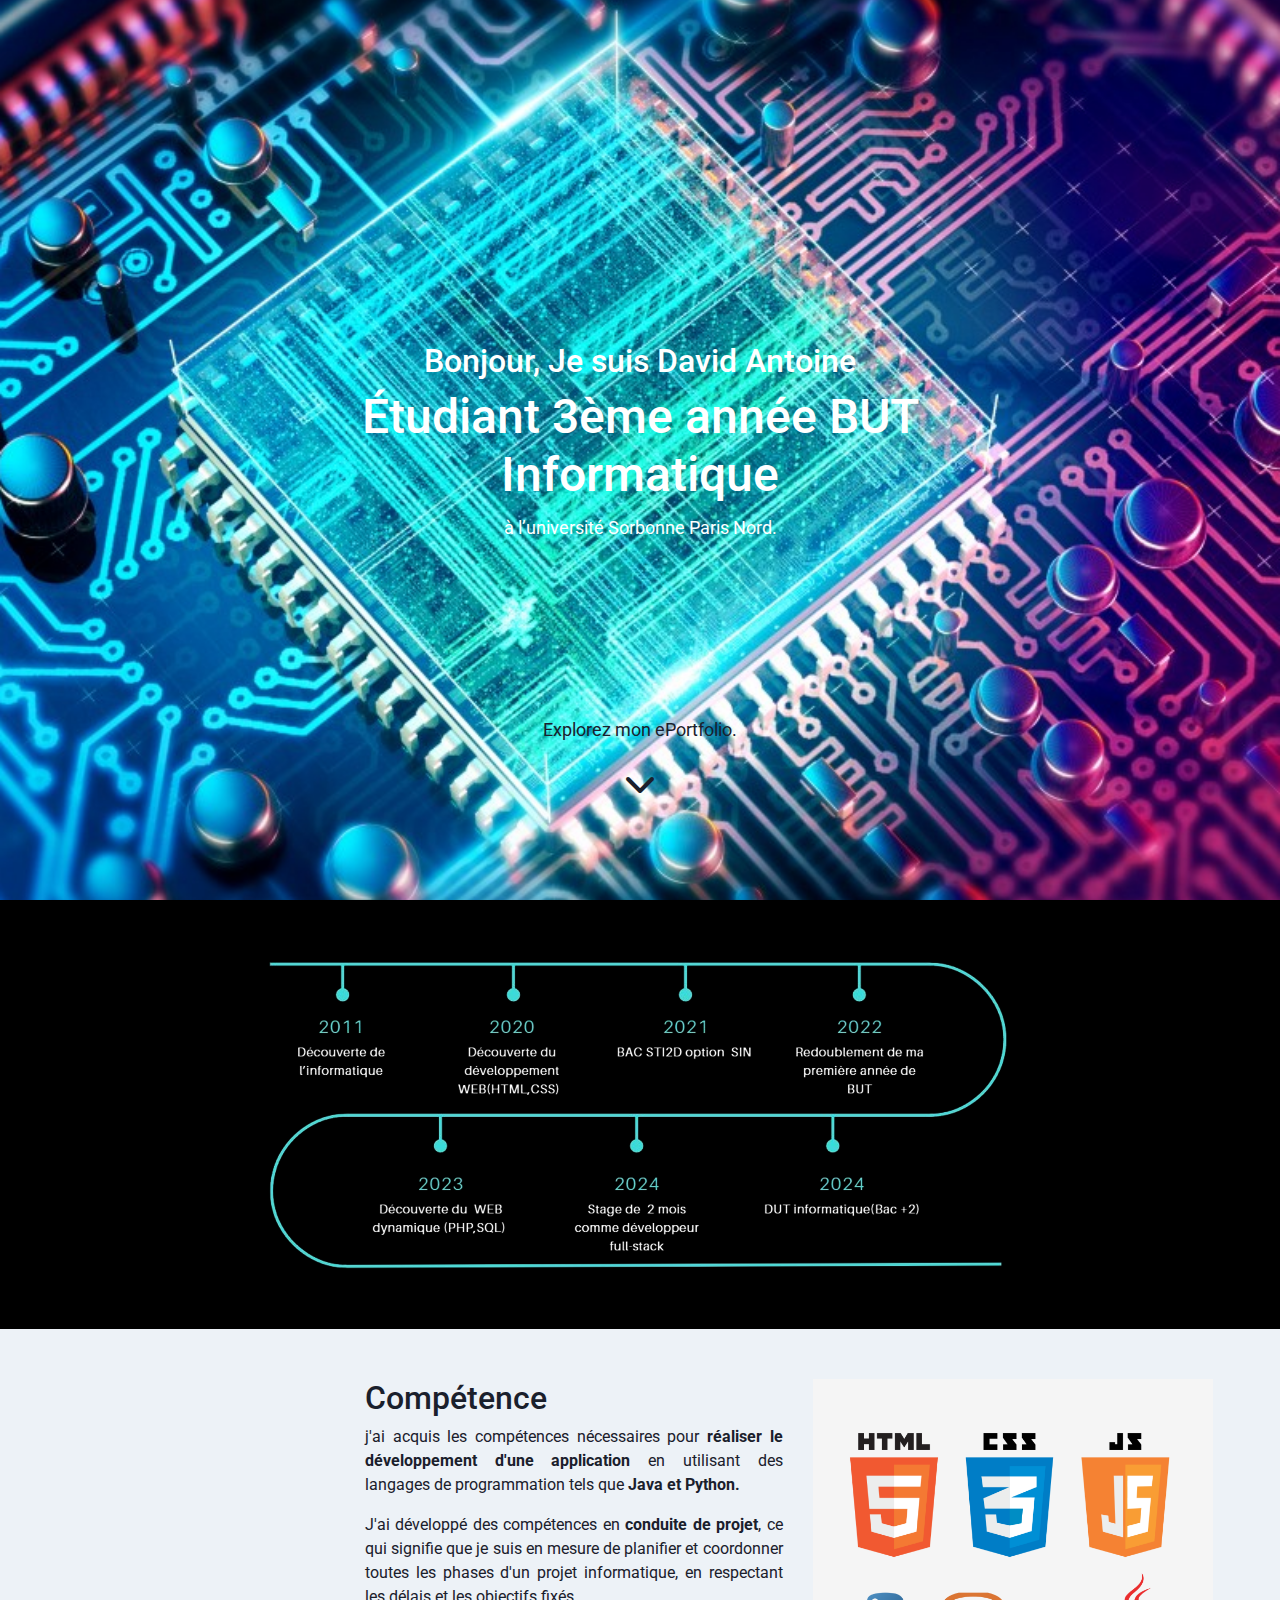
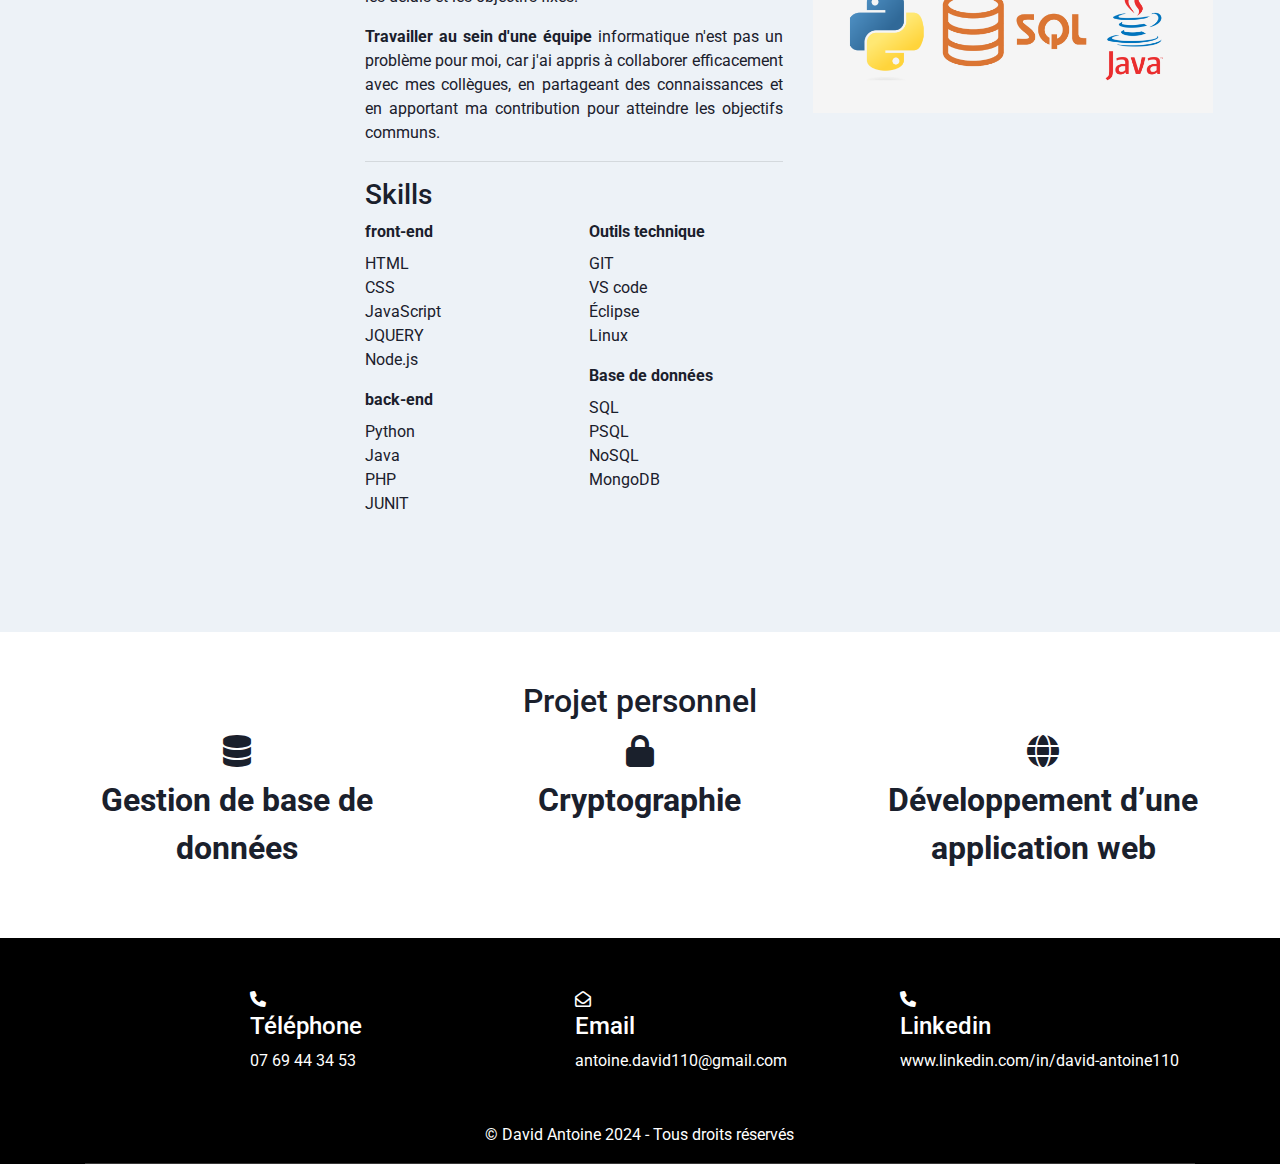
==== commit ede269aa: "nouveau cv" ====
--- a/index.html
+++ b/index.html
@@ -20,7 +20,7 @@
         <ul>
             <li><a href="./index.html">Acceuil</a></li>
             <li><a href="mailto:antoine.david110@gmail.com">Contact</a></li>
-            <li><a href="pdf/web DEVELOPER.pdf">Mon CV</a></li>
+            <li><a href="pdf/David antoine.pdf">Mon CV</a></li>
         </ul> 
     </nav>
     <section class="parallax" >
@@ -31,14 +31,14 @@
                     <p>à l’université Sorbonne Paris Nord.</p>
                 
         </div>
-        <div class="scroll-down">
+        <a href="#carteChronologique"><div class="scroll-down">
             <p>Explorez mon ePortfolio.</p>
             <i class="fas fa-chevron-down"></i>
-        </div>
+        </div></a>
         </section>
 
      <!-- Section avec du contenu normal -->
-     <section class="content">
+     <section class="content" id="carteChronologique">
         <img src="img/carte-chronologique.png" alt="">
     </section>
 
@@ -59,7 +59,7 @@
                     atteindre les objectifs communs.
                 </p>
                 <hr>
-                <h3 class="titre">Skils</h3>
+                <h3 class="titre">Skills</h3>
                 <div class="row">
                     <div class="col-md-6">
                         <ul class="langages">
@@ -103,7 +103,7 @@
     </section>
 
     <section class="content3">
-        <h2>Projet personnelle</h2>
+        <h2>Projet personnel</h2>
         <div class="projet row">
             <div class="col-md-4">
                 <a href="https://github.com/AntoineDavid1/premier-projet2/tree/main/sae204"><i class="fas fa-database"></i>
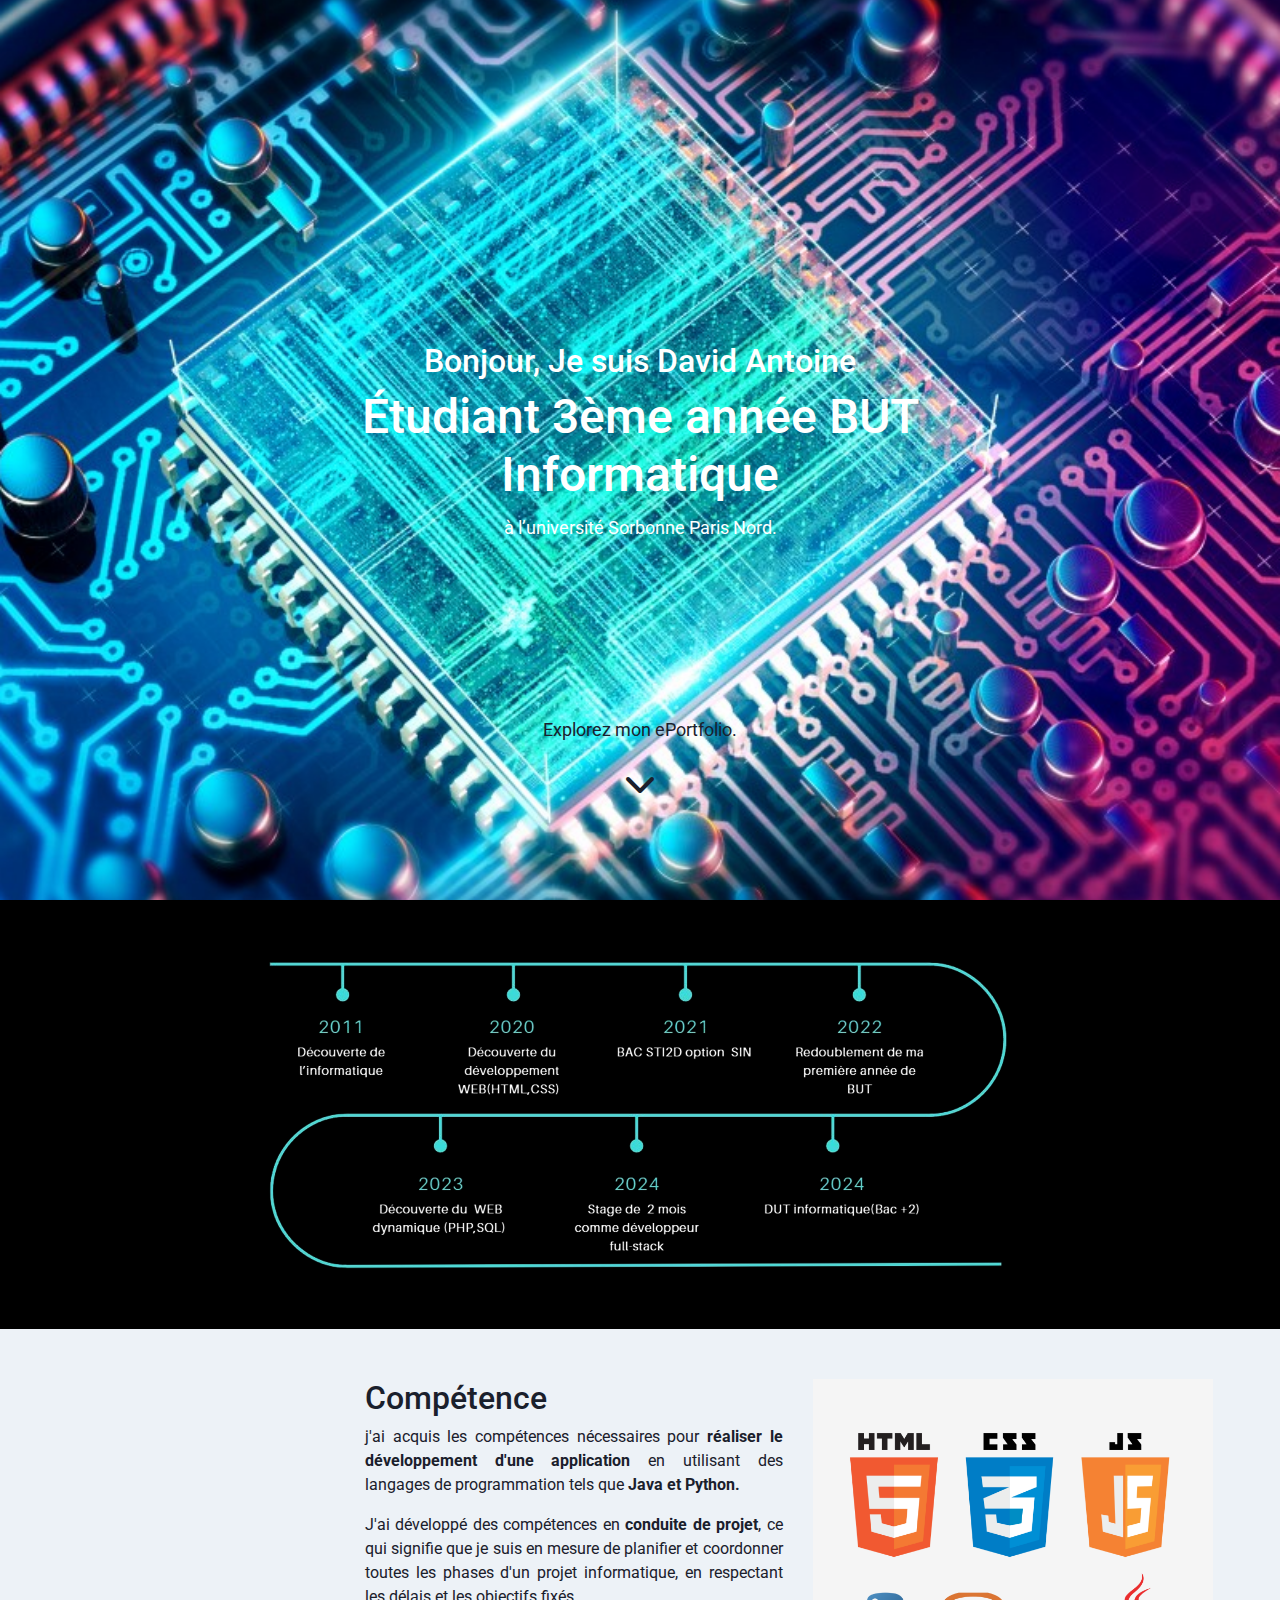
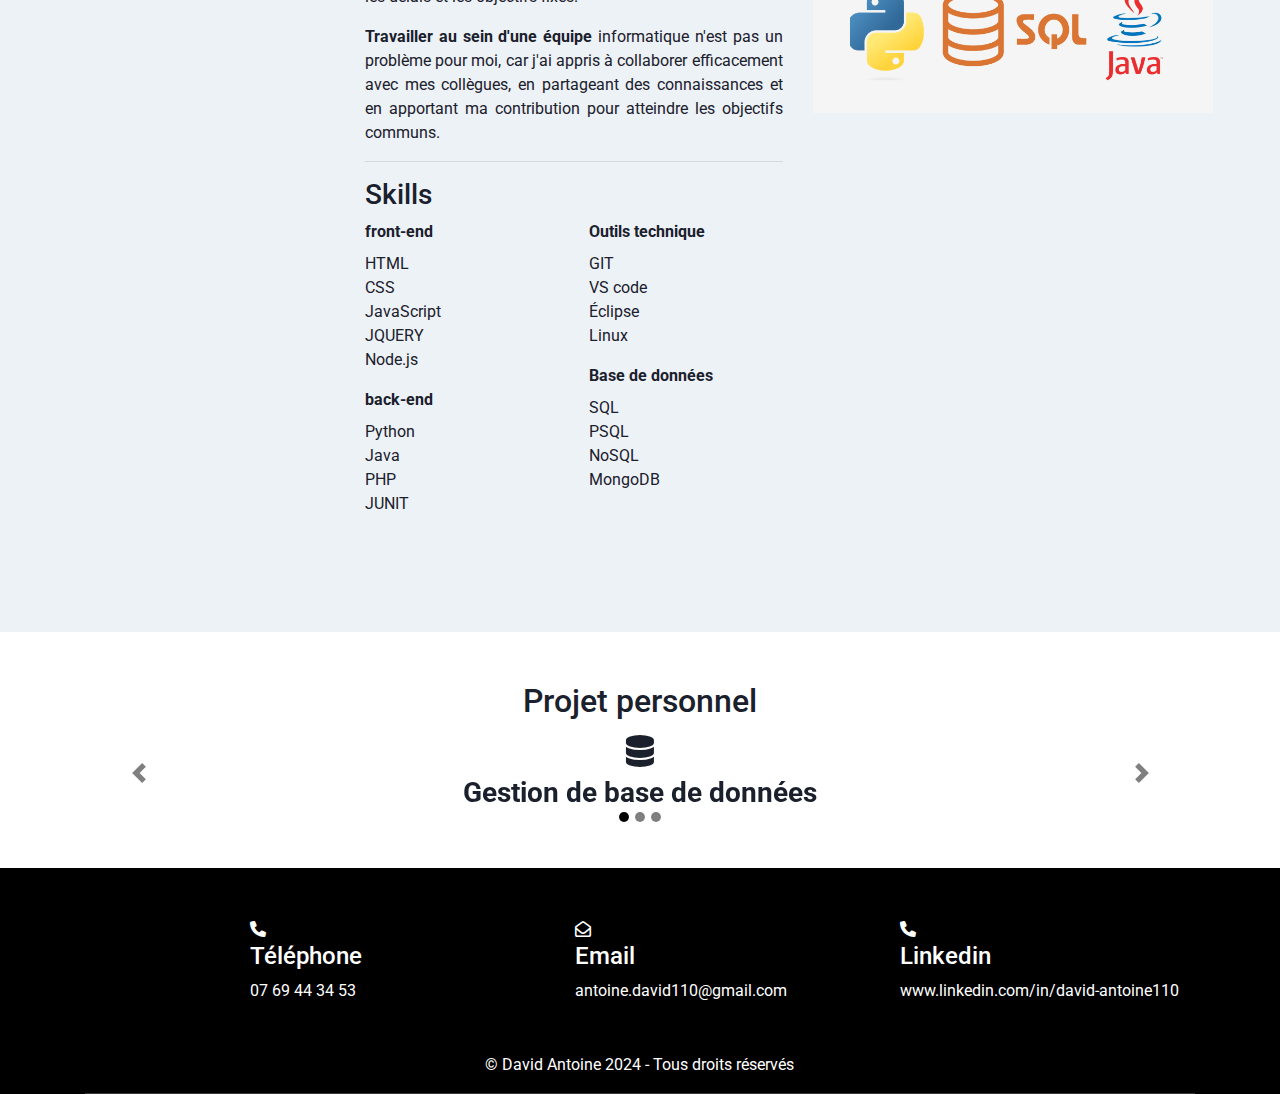
==== commit 8cd0b0a1: "Ajout du diapo" ====
--- a/index.html
+++ b/index.html
@@ -104,20 +104,35 @@
 
     <section class="content3">
         <h2>Projet personnel</h2>
-        <div class="projet row">
-            <div class="col-md-4">
+        <div id="carouselExampleIndicators" class="carousel slide" data-ride="carousel">
+            <ol class="carousel-indicators">
+              <li data-target="#carouselExampleIndicators" data-slide-to="0" class="active"></li>
+              <li data-target="#carouselExampleIndicators" data-slide-to="1"></li>
+              <li data-target="#carouselExampleIndicators" data-slide-to="2"></li>
+            </ol>
+            <div class="carousel-inner">
+              <div class="carousel-item active">
                 <a href="https://github.com/AntoineDavid1/premier-projet2/tree/main/sae204"><i class="fas fa-database"></i>
-                <p><strong>Gestion de base de données</strong></p></a>
+                    <h3><strong>Gestion de base de données</strong></h3></a>
+              </div>
+              <div class="carousel-item">
+                <a href="https://github.com/AntoineDavid1/premier-projet2/tree/main/RSA"><i class="fas fa-lock"></i>
+                    <h3><strong>Cryptographie</strong></h3></a>
+              </div>
+              <div class="carousel-item">
+                <a href="https://jupyter.univ-paris13.fr/~12213097/"><i class="fas fa-globe"></i>
+                    <h3><strong>Développement d’une application web</strong></h3></a>
+              </div>
             </div>
-            <div class="col-md-4">
-                <a href="https://github.com/AntoineDavid1/premier-projet2/tree/main/RSA"><i class="fas fa-lock"></i>
-                <p><strong>Cryptographie</strong></p></a>
-            </div>
-            <div class="col-md-4">
-                <a href="https://jupyter.univ-paris13.fr/~12213097/"><i class="fas fa-globe"></i>
-                <p><strong>Développement d’une application web</strong></p></a>
-            </div>
-        </div>
+            <a class="carousel-control-prev" href="#carouselExampleIndicators" role="button" data-slide="prev">
+              <span class="carousel-control-prev-icon" aria-hidden="true"></span>
+              <span class="sr-only">Previous</span>
+            </a>
+            <a class="carousel-control-next" href="#carouselExampleIndicators" role="button" data-slide="next">
+              <span class="carousel-control-next-icon" aria-hidden="true"></span>
+              <span class="sr-only">Next</span>
+            </a>
+        </div> 
     </section>
     <footer class="footer">
         <footer class="footer-section">
@@ -155,6 +170,8 @@
                     <p class="copyrate">© David Antoine 2024 - Tous droits réservés</p>
                 </div>
     </footer>
+    <script src="https://code.jquery.com/jquery-3.5.1.min.js"></script>
+    <script src="https://stackpath.bootstrapcdn.com/bootstrap/4.5.2/js/bootstrap.bundle.min.js"></script>
 <script src="script.js"></script>
 </body>
 </html>--- a/style.css
+++ b/style.css
@@ -69,6 +69,23 @@
     position: relative; /* Nécessaire pour positionner le texte */
 }
 
+.carousel-indicators {
+    bottom: -30px; /* Ajuste cette valeur pour descendre les indicateurs */
+}
+
+.carousel-indicators li {
+    background-color: #000; /* Change la couleur si nécessaire */
+    width: 10px; /* Ajuste la taille */
+    height: 10px;
+    border-radius: 50%;
+}
+
+.carousel-control-prev-icon,
+.carousel-control-next-icon {
+    filter: invert(100%); /* Transforme l'icône blanche en noire */
+}
+
+
 /* Animation zoom-dézoom */
 @keyframes zoomOutEffect {
     0% {
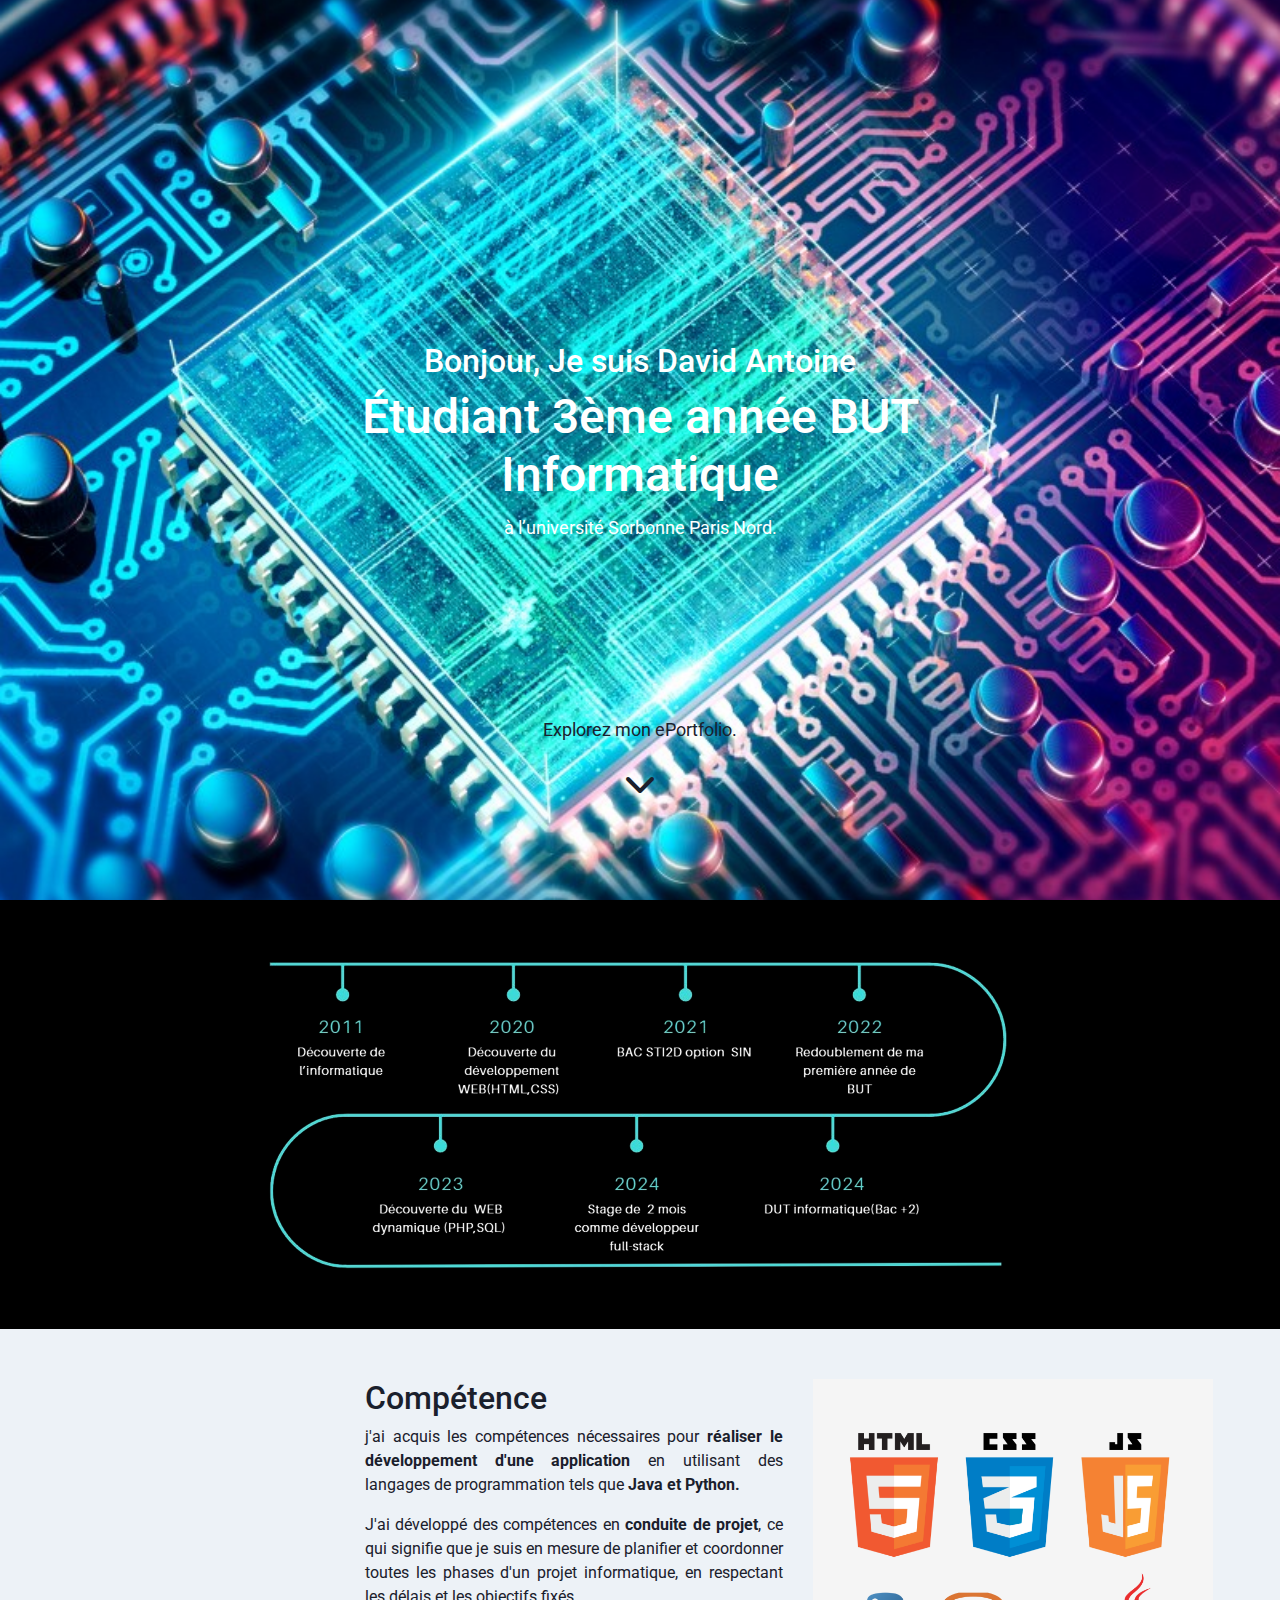
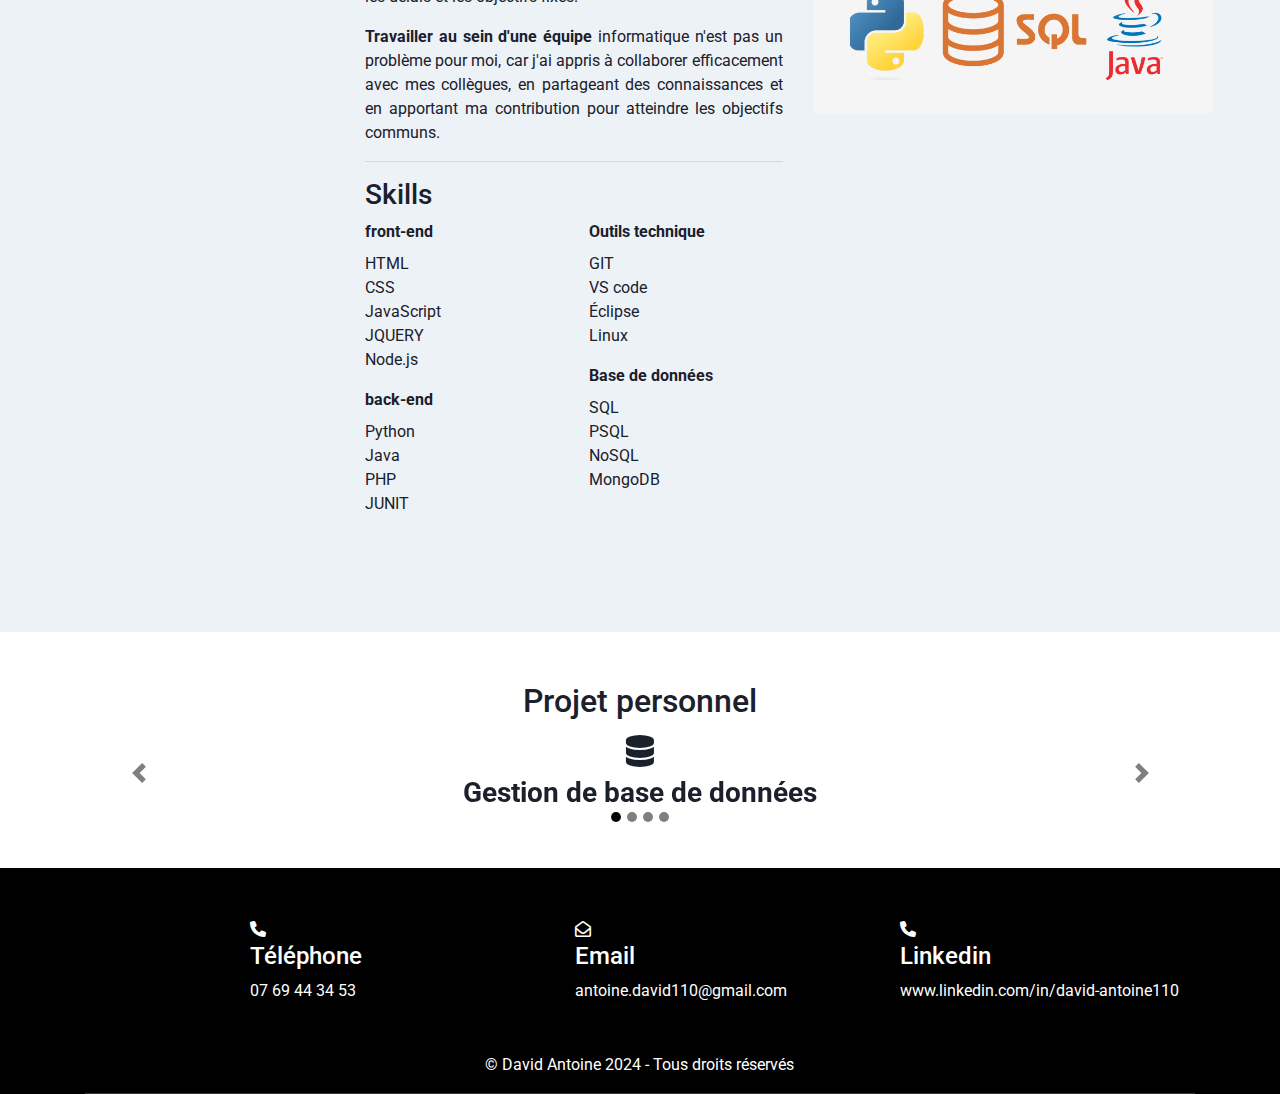
==== commit 9d6d6421: "ajout du podcast" ====
--- a/index.html
+++ b/index.html
@@ -109,6 +109,7 @@
               <li data-target="#carouselExampleIndicators" data-slide-to="0" class="active"></li>
               <li data-target="#carouselExampleIndicators" data-slide-to="1"></li>
               <li data-target="#carouselExampleIndicators" data-slide-to="2"></li>
+              <li data-target="#carouselExampleIndicators" data-slide-to="3"></li>
             </ol>
             <div class="carousel-inner">
               <div class="carousel-item active">
@@ -122,6 +123,10 @@
               <div class="carousel-item">
                 <a href="https://jupyter.univ-paris13.fr/~12213097/"><i class="fas fa-globe"></i>
                     <h3><strong>Développement d’une application web</strong></h3></a>
+              </div>
+              <div class="carousel-item">
+                <a href="podcast.html"><i class="fas fa-podcast"></i>
+                    <h3><strong>Podcast sur l'IA</strong></h3></a>
               </div>
             </div>
             <a class="carousel-control-prev" href="#carouselExampleIndicators" role="button" data-slide="prev">
